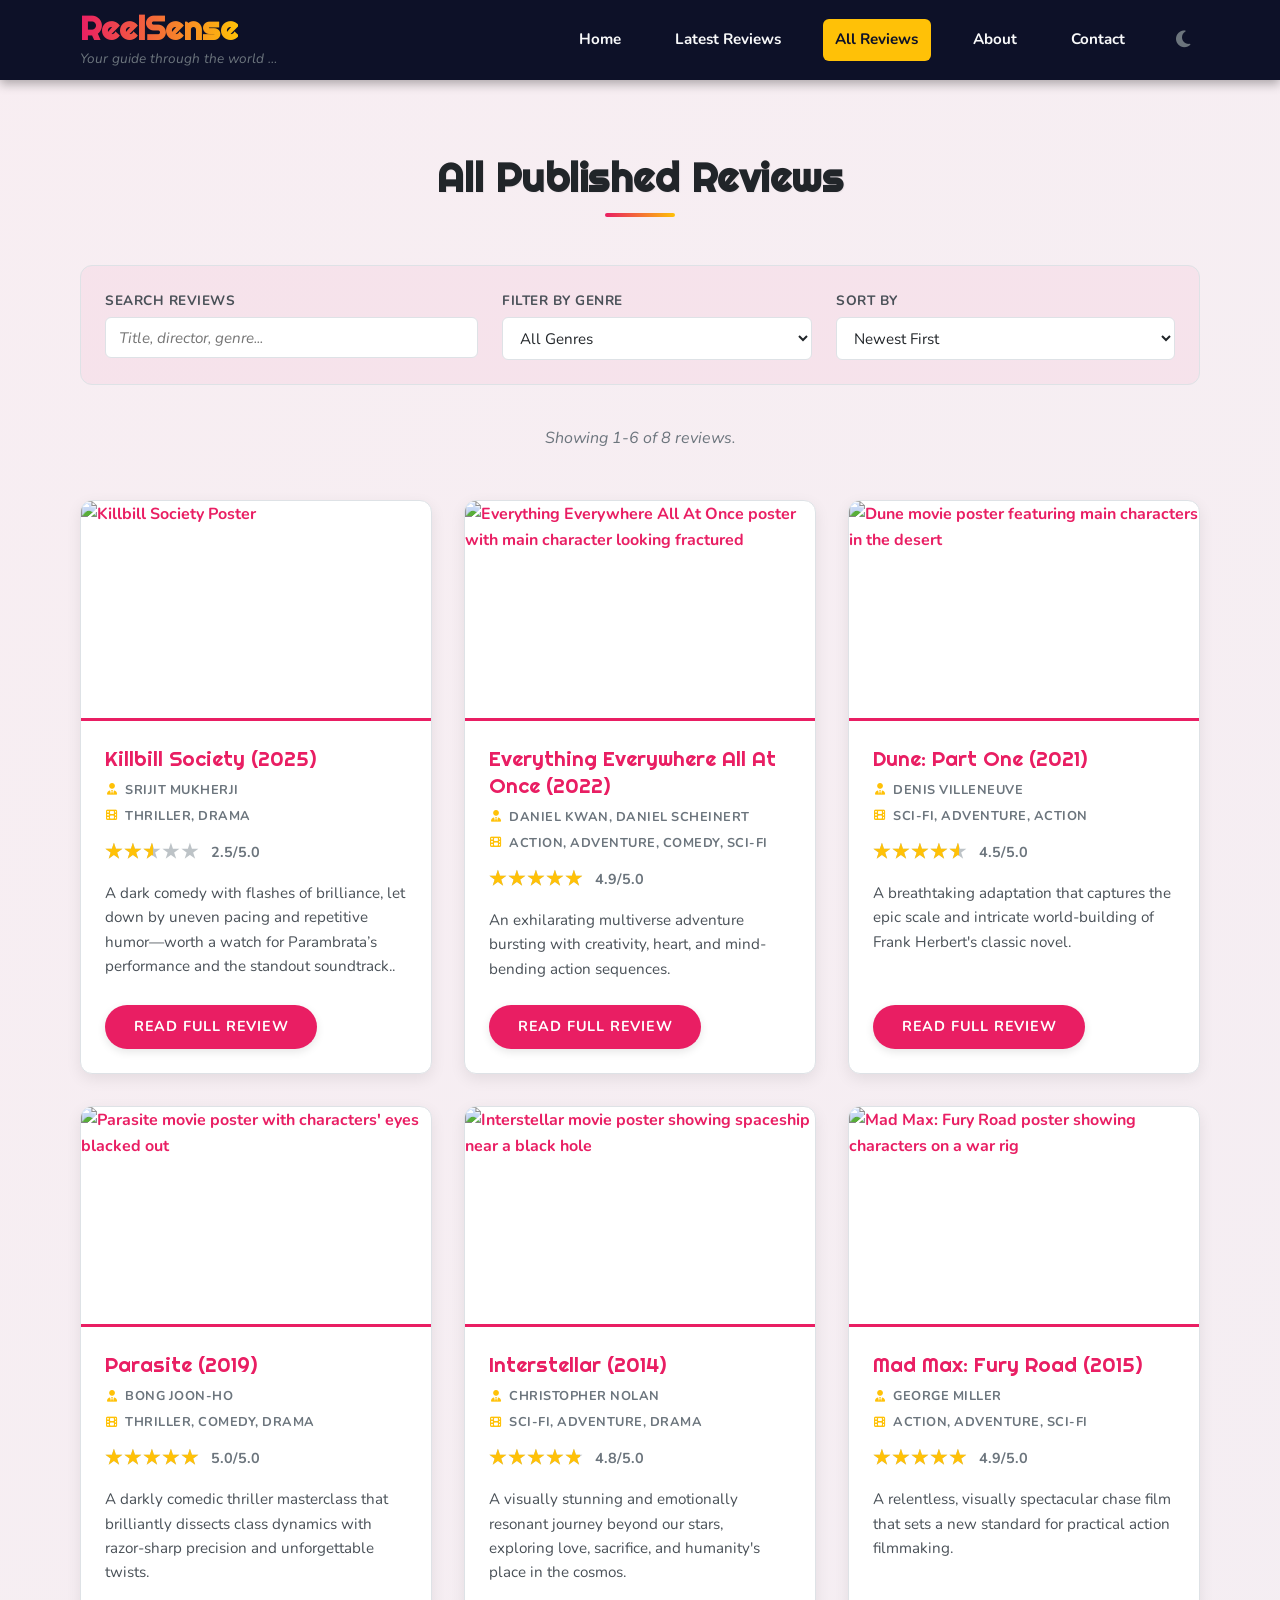
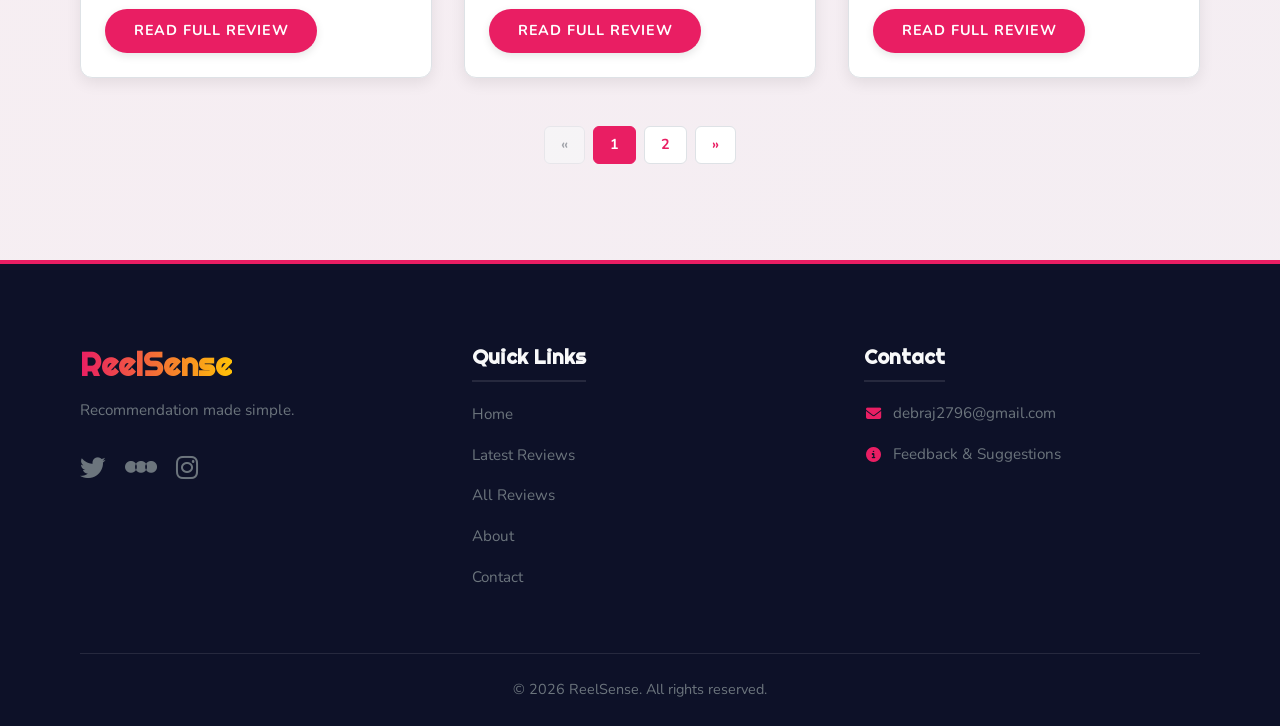
==== all-reviews.html @ 946342a1 "Add files via upload" ====
<!DOCTYPE html>
<html lang="en">
<head>
    <meta charset="UTF-8">
    <meta name="viewport" content="width=device-width, initial-scale=1.0">
    <title>All Movie Reviews | ReelSense</title>
    <meta name="description" content="Browse all movie reviews and film critiques published on ReelSense. Find honest opinions and discover new films.">

    <!-- Meta Tags - *** USE ABSOLUTE URLS - REPLACE PLACEHOLDERS *** -->
    <meta property="og:title" content="All Movie Reviews | ReelSense">
    <meta property="og:description" content="Explore the complete archive of movie reviews from ReelSense.">
    <meta property="og:image" content="reelsense.netlify.app/images/og-reelsense-all.jpg"> <!-- *** REPLACE *** -->
    <meta property="og:url" content="reelsense.netlify.app/all-reviews.html"> <!-- *** REPLACE *** -->
    <meta property="og:type" content="website">
    <meta name="twitter:card" content="summary_large_image">
    <meta name="twitter:title" content="All Movie Reviews | ReelSense">
    <meta name="twitter:description" content="Explore the complete archive of movie reviews from ReelSense.">
    <meta name="twitter:image" content="reelsense.netlify.app/images/twitter-reelsense-all.jpg"> <!-- *** REPLACE *** -->

    <!-- Shared Stylesheets -->
    <link rel="stylesheet" href="styles.css">

    <!-- External CDN / Fonts -->
    <link rel="stylesheet" href="https://cdnjs.cloudflare.com/ajax/libs/font-awesome/6.4.0/css/all.min.css" integrity="sha512-iecdLmaskl7CVkqkXNQ/ZH/XLlvWZOJyj7Yy7tcenmpD1ypASozpmT/E0iPtmFIB46ZmdtAc9eNBvH0H/ZpiBw==" crossorigin="anonymous" referrerpolicy="no-referrer" />
    <link href="https://fonts.googleapis.com/css2?family=Nunito:wght@400;700;800&family=Righteous&display=swap" rel="stylesheet">

    <!-- PWA / Theme / Favicon -->
    <meta name="theme-color" content="#E91E63">
    <link rel="icon" href="favicon.ico" sizes="any"> <!-- *** REPLACE *** -->
    <link rel="apple-touch-icon" href="apple-touch-icon.png"> <!-- *** REPLACE *** -->
    <!-- <link rel="manifest" href="manifest.json"> -->

    <!-- Google Analytics (GA4) - *** REPLACE GA_MEASUREMENT_ID *** -->
    <!-- Google tag (gtag.js) -->
<script async src="https://www.googletagmanager.com/gtag/js?id=G-9LX80PCWTJ"></script>
<script>
  window.dataLayer = window.dataLayer || [];
  function gtag(){dataLayer.push(arguments);}
  gtag('js', new Date());

  gtag('config', 'G-9LX80PCWTJ');
</script>

    <!-- ItemList Schema injected by script.js -->

</head>
<body>
    <header>
         <div class="container">
            <div class="header-content">
                <div class="logo">
                    <a href="index.html" aria-label="ReelSense Home"><h1>ReelSense</h1></a>
                    <p class="tagline">Your guide through the world of cinema.</p>
                </div>
                <button type="button" class="mobile-menu-toggle" aria-label="Toggle Menu" aria-expanded="false" aria-controls="main-nav-list">
                    <i class="fas fa-bars" aria-hidden="true"></i>
                    <i class="fas fa-times" aria-hidden="true"></i>
                </button>
                <nav class="main-nav" id="main-nav">
                    <ul id="main-nav-list">
                        <li><a href="index.html#home" class="nav-link">Home</a></li>
                        <li><a href="index.html#reviews" class="nav-link">Latest Reviews</a></li>
                        <li><a href="all-reviews.html" class="nav-link active">All Reviews</a></li>
                        <li><a href="index.html#about" class="nav-link">About</a></li>
                        <li><a href="index.html#contact" class="nav-link">Contact</a></li>
                        <li>
                            <button type="button" id="theme-switcher" aria-label="Switch Theme">
                                <i class="fas fa-moon" aria-hidden="true"></i>
                                <i class="fas fa-sun" aria-hidden="true"></i>
                            </button>
                        </li>
                    </ul>
                </nav>
            </div>
        </div>
    </header>

    <main>
        <section class="reviews-section all-reviews-page" id="all-reviews">
             <div class="container">
                 <h2 class="section-title">All Published Reviews</h2>

                 <!-- Filter and Sort Controls -->
                 <div class="filter-controls" id="filter-controls">
                     <div class="filter-group">
                         <label for="filter-search-input">Search Reviews</label>
                         <input type="search" id="filter-search-input" placeholder="Title, director, genre...">
                     </div>
                     <div class="filter-group">
                         <label for="genre-filter">Filter by Genre</label>
                         <select id="genre-filter">
                             <option value="all">All Genres</option>
                             <!-- JS will populate other genres -->
                         </select>
                     </div>
                     <div class="filter-group">
                         <label for="sort-select">Sort By</label>
                         <select id="sort-select">
                             <option value="newest">Newest First</option>
                             <option value="rating_high">Rating (High to Low)</option>
                             <option value="rating_low">Rating (Low to High)</option>
                             <option value="title_az">Title (A-Z)</option>
                             <option value="title_za">Title (Z-A)</option>
                             <option value="year_new">Year (Newest)</option>
                             <option value="year_old">Year (Oldest)</option>
                         </select>
                     </div>
                 </div>

                 <div id="reviews-status" class="reviews-status" aria-live="polite"></div>

                 <!-- Skeleton Loader Container -->
                 <div class="skeleton-container" id="skeleton-container" aria-hidden="true">
                     <!-- JS will populate skeletons -->
                 </div>

                 <!-- Reviews Grid -->
                 <div class="reviews-grid" id="reviews-grid" style="display: none;"> <!-- Start hidden -->
                     <!-- JS populates this -->
                 </div>

                 <!-- Pagination Container -->
                 <div class="pagination-container" id="pagination-container">
                    <!-- JS populates pagination -->
                 </div>
             </div>
        </section>
    </main>

    <footer>
       <div class="container">
             <div class="footer-content">
                 <div class="footer-brand">
                      <a href="index.html" aria-label="ReelSense Home"><h3>ReelSense</h3></a>
                      <p>Recommendation made simple.</p>
                      <div class="social-links">
                         <a href="#" aria-label="Visit ReelSense on Twitter" rel="noopener noreferrer" target="_blank"><i class="fab fa-twitter" aria-hidden="true"></i></a> <!-- *** REPLACE *** -->
                         <a href="#" aria-label="Visit ReelSense on Letterboxd" rel="noopener noreferrer" target="_blank"><i class="fa-brands fa-letterboxd" aria-hidden="true"></i></a> <!-- *** REPLACE *** -->
                         <a href="#" aria-label="Visit ReelSense on Instagram" rel="noopener noreferrer" target="_blank"><i class="fab fa-instagram" aria-hidden="true"></i></a> <!-- *** REPLACE *** -->
                      </div>
                  </div>
                  <div class="footer-links">
                      <h4>Quick Links</h4>
                      <ul>
                          <li><a href="index.html#home">Home</a></li>
                          <li><a href="index.html#reviews">Latest Reviews</a></li>
                          <li><a href="all-reviews.html">All Reviews</a></li>
                          <li><a href="index.html#about">About</a></li>
                          <li><a href="index.html#contact">Contact</a></li>
                      </ul>
                  </div>
                  <div class="footer-contact">
                      <h4>Contact</h4>
                      <ul>
                         <li><a href="mailto:debraj2796@gmail.com"><i class="fas fa-envelope" aria-hidden="true"></i> debraj2796@gmail.com</a></li> <!-- *** REPLACE *** -->
                         <li><a href="index.html#contact"><i class="fas fa-info-circle" aria-hidden="true"></i> Feedback & Suggestions</a></li>
                      </ul>
                  </div>
             </div>
             <div class="footer-bottom">
                  <p>© <span id="current-year"></span> ReelSense. All rights reserved.</p>
             </div>
         </div>
    </footer>

    <!-- Back to Top Button -->
    <button type="button" id="back-to-top" class="back-to-top" title="Back to Top" aria-label="Scroll back to top">
        <i class="fas fa-arrow-up" aria-hidden="true"></i>
    </button>

    <!-- Load scripts DEFERRED -->
    <!-- reviews-data.js removed -->
    <script src="script.js" defer></script>

     <!-- Service Worker Registration -->
     <script>
         if ('serviceWorker' in navigator && (window.location.protocol === 'https:' || ['localhost', '127.0.0.1'].includes(window.location.hostname))) {
             window.addEventListener('load', () => {
                 navigator.serviceWorker.register('/sw.js')
                     .then(registration => console.log(`[ReelSense SW] Registration successful, scope: ${registration.scope}`))
                     .catch(error => console.error('[ReelSense SW] Registration failed:', error));
             });
         } else if ('serviceWorker' in navigator) {
             console.warn('[ReelSense SW] Not registered: Requires HTTPS or localhost.');
         }
     </script>
</body>
</html>
---- styles.css ----
/* --- :root and Dark Theme --- */
:root {
    /* Palette */
    --primary-color: #E91E63; /* Vibrant Magenta */
    --primary-hover: #C2185B; /* Darker Magenta */
    --primary-color-rgb: 233, 30, 99;
    --primary-light-tint: rgba(233, 30, 99, 0.03);
    --primary-bg-gradient: linear-gradient(135deg, rgba(233, 30, 99, 0.02), rgba(26, 35, 126, 0.02));
    --secondary-color: #FFC107; /* Bright Gold/Yellow */
    --secondary-hover: #FFA000; /* Darker Gold */
    --dark-color: #1A237E; /* Deep Indigo/Navy */
    --darker-color: #0D1128; /* Very Dark Blue/Almost Black */
    --light-color: #F8F9FA; /* Off-white */
    --lighter-color: #FFFFFF; /* Pure White */
    --card-bg: var(--lighter-color);
    --text-dark: #212529;
    --text-light: #F8F9FA;
    --text-medium: #495057;
    --text-muted: #6c757d;
    --success-color: #28a745;
    --success-bg: rgba(40, 167, 69, 0.1);
    --error-color: #dc3545;
    --error-bg: rgba(220, 53, 69, 0.15);
    --border-color: #dee2e6;
    --transition: all 0.3s ease-out;
    --shadow: 0 5px 15px rgba(0, 0, 0, 0.08);
    --shadow-hover: 0 8px 25px rgba(0, 0, 0, 0.12);
    --shadow-glow: 0 0 15px rgba(var(--primary-color-rgb), 0.3);
    --border-radius: 12px;
    --card-border: 1px solid var(--border-color);

    /* Star Rating Colors */
    --star-filled: var(--secondary-color);
    --star-empty: #bdc3c7;

    /* Header Height */
    --header-height: 80px;

    /* Footer Specific Vars - Define here to avoid errors */
    --footer-bg: var(--darker-color);
    --footer-text: var(--text-muted);
    --footer-heading: var(--text-light);
    --footer-link-hover: var(--secondary-color);
    --footer-border: rgba(255, 255, 255, 0.1);
}

[data-theme="dark"] {
    --primary-color: #EC407A;
    --primary-hover: #F06292;
    --primary-color-rgb: 236, 64, 122;
    --primary-light-tint: rgba(236, 64, 122, 0.05);
    --primary-bg-gradient: linear-gradient(135deg, rgba(236, 64, 122, 0.03), rgba(13, 17, 40, 0.05));
    --secondary-color: #FFCA28;
    --secondary-hover: #FFB300;
    --dark-color: #0D1128;
    --darker-color: #00001A;
    --light-color: #1A237E; /* Background becomes darker */
    --lighter-color: #283593; /* Slightly lighter bg/element color */
    --card-bg: var(--light-color); /* Use light-color for card background */
    --text-dark: #E8EAF6; /* Main text lighter */
    --text-light: #F8F9FA; /* Very light text (e.g., headers) */
    --text-medium: #C5CAE9; /* Slightly darker text */
    --text-muted: #9FA8DA; /* Muted text */
    --success-color: #4CAF50;
    --success-bg: rgba(76, 175, 80, 0.15);
    --error-color: #F44336;
    --error-bg: rgba(244, 67, 54, 0.15);
    --border-color: #3F51B5; /* Use a visible border color */
    --shadow: 0 6px 20px rgba(0, 0, 0, 0.3);
    --shadow-hover: 0 10px 30px rgba(0, 0, 0, 0.4);
    --shadow-glow: 0 0 18px rgba(var(--primary-color-rgb), 0.4);
    --star-empty: #5C6BC0;
    --card-border: 1px solid var(--border-color);
    scrollbar-color: var(--text-muted) var(--darker-color);

    /* Dark Mode Footer Specific Vars */
    --footer-bg: var(--darker-color);
    --footer-text: var(--text-muted);
    --footer-heading: var(--text-light);
    --footer-link-hover: var(--secondary-color);
    --footer-border: rgba(255, 255, 255, 0.1);
}
/* Webkit Scrollbars */
::-webkit-scrollbar { width: 10px; height: 10px; background-color: var(--lighter-color); }
::-webkit-scrollbar-thumb { background-color: var(--text-muted); border-radius: 5px; border: 2px solid var(--lighter-color); }
::-webkit-scrollbar-thumb:hover { background-color: var(--primary-color); }
[data-theme="dark"] ::-webkit-scrollbar { background-color: var(--darker-color); }
[data-theme="dark"] ::-webkit-scrollbar-thumb { background-color: var(--text-muted); border-color: var(--darker-color); }
[data-theme="dark"] ::-webkit-scrollbar-thumb:hover { background-color: var(--primary-color); }


/* --- Base Styles --- */
*, *::before, *::after { margin: 0; padding: 0; box-sizing: border-box; }
html { scroll-behavior: smooth; font-size: 100%; }
body {
    font-family: 'Nunito', sans-serif;
    background: var(--light-color) var(--primary-bg-gradient);
    color: var(--text-dark);
    transition: background-color 0.3s ease, color 0.3s ease;
    line-height: 1.65;
    font-size: 1rem;
    font-weight: 400;
    -webkit-font-smoothing: antialiased;
    -moz-osx-font-smoothing: grayscale;
    min-height: 100vh;
    display: flex;
    flex-direction: column;
    padding-top: var(--header-height); /* Apply padding to body for fixed header */
}
[data-theme="dark"] body { background: var(--dark-color) var(--primary-bg-gradient); }
.container { width: 90%; max-width: 1200px; margin: 0 auto; padding: 0 1rem; }
img { max-width: 100%; height: auto; display: block; vertical-align: middle; border-radius: calc(var(--border-radius) / 2); }
a { color: var(--primary-color); text-decoration: none; transition: var(--transition); font-weight: 700; }
a:hover, a:focus-visible { color: var(--primary-hover); text-decoration: underline; }

main {
    flex-grow: 1;
    /* No padding needed here if body has it */
}
h1, h2, h3, h4, h5, h6 { line-height: 1.3; }

/* --- Accessibility & Utilities --- */
.visually-hidden { position: absolute !important; width: 1px !important; height: 1px !important; margin: -1px !important; padding: 0 !important; overflow: hidden !important; clip: rect(0, 0, 0, 0) !important; border: 0 !important; white-space: nowrap !important; }
.hidden { display: none !important; }
:focus { outline: none; }
:focus-visible { outline: 3px solid var(--secondary-color); outline-offset: 2px; box-shadow: 0 0 0 4px rgba(var(--secondary-color), 0.3); border-radius: 4px; transition: outline 0.1s ease, box-shadow 0.1s ease, outline-offset 0.1s ease; }
input:focus-visible, textarea:focus-visible, button:focus-visible, select:focus-visible { border-color: var(--primary-color); box-shadow: 0 0 0 3px rgba(var(--primary-color-rgb), 0.2); outline: none; }
.review-card a:focus-visible { outline: none; }
.review-card:focus-within { outline: 3px solid var(--secondary-color); outline-offset: 3px; box-shadow: var(--shadow-hover), 0 0 0 4px rgba(var(--secondary-color), 0.3), 0 0 12px rgba(var(--primary-color-rgb), 0.2); border-color: transparent; z-index: 3; }

/* --- Header & Navigation --- */
header {
    background-color: var(--darker-color);
    color: var(--text-light);
    padding: 0;
    position: fixed; /* Use fixed */
    top: 0;
    left: 0;
    width: 100%;
    z-index: 1000;
    box-shadow: 0 4px 10px rgba(0,0,0,0.3);
    height: var(--header-height);
    display: flex;
    align-items: center;
    flex-shrink: 0;
}
/* Center content within fixed header */
header .container {
     width: 90%;
     max-width: 1200px;
     margin: 0 auto;
     padding: 0 1rem;
}
.header-content { display: flex; justify-content: space-between; align-items: center; flex-wrap: nowrap; gap: 1rem; width: 100%; }
.logo a, .footer-brand a { text-decoration: none; }
.logo h1 { font-family: 'Righteous', cursive; font-size: clamp(1.6rem, 4vw, 2.1rem); margin-bottom: 0; background: linear-gradient(90deg, var(--primary-color), var(--secondary-color)); -webkit-background-clip: text; background-clip: text; color: transparent; line-height: 1.1; display: inline-block; transition: var(--transition); }
.logo a:hover h1 { filter: brightness(1.15); transform: scale(1.03); }
.tagline { font-size: clamp(0.75rem, 2vw, 0.85rem); color: var(--text-muted); font-weight: 400; margin-top: 0; font-style: italic; white-space: nowrap; overflow: hidden; text-overflow: ellipsis; max-width: 200px; }
.main-nav ul { display: flex; list-style: none; gap: clamp(0.8rem, 3vw, 1.8rem); align-items: center; flex-wrap: nowrap; margin: 0; padding: 0; }
.main-nav ul li { display: flex; align-items: center; }
.main-nav ul li a.nav-link { color: var(--text-light); text-decoration: none; font-weight: 700; transition: color 0.3s ease-out, background-color 0.3s ease-out; padding: 0.5rem 0.8rem; position: relative; border-radius: 6px; font-size: 0.95rem; white-space: nowrap; }
.main-nav ul li a.nav-link:hover, .main-nav ul li a.nav-link:focus-visible, .main-nav ul li a.nav-link.active { color: var(--darker-color); background-color: var(--secondary-color); text-decoration: none; }
.main-nav ul li a.nav-link::after { display: none; }
#theme-switcher { background: none; border: none; color: var(--text-muted); font-size: 1.2rem; cursor: pointer; padding: 0.6rem; transition: var(--transition); line-height: 1; border-radius: 50%; display: flex; align-items: center; justify-content: center; }
#theme-switcher i { transition: transform 0.3s ease-out; }
#theme-switcher .fa-sun { display: none; }
#theme-switcher:hover, #theme-switcher:focus-visible { color: var(--secondary-color); background-color: rgba(255, 255, 255, 0.08); }
#theme-switcher:hover .fa-moon, #theme-switcher:focus-visible .fa-moon { transform: rotate(15deg); }
#theme-switcher:hover .fa-sun, #theme-switcher:focus-visible .fa-sun { transform: rotate(15deg); }
/* Mobile Menu */
.mobile-menu-toggle { display: none; background: none; border: none; color: var(--text-light); font-size: 1.6rem; cursor: pointer; padding: 0.5rem; line-height: 1; border-radius: 8px; transition: var(--transition); z-index: 1010; position: relative; width: 40px; height: 40px; }
.mobile-menu-toggle i { position: absolute; top: 50%; left: 50%; transform: translate(-50%, -50%); transition: opacity 0.3s ease, transform 0.3s ease; }
.mobile-menu-toggle .fa-times { opacity: 0; transform: translate(-50%, -50%) rotate(-45deg); }
.mobile-menu-toggle[aria-expanded="true"] .fa-bars { opacity: 0; transform: translate(-50%, -50%) rotate(45deg); }
.mobile-menu-toggle[aria-expanded="true"] .fa-times { opacity: 1; transform: translate(-50%, -50%) rotate(0deg); }
.mobile-menu-toggle:hover, .mobile-menu-toggle:focus-visible { color: var(--secondary-color); background-color: rgba(255, 255, 255, 0.08); }
/* Mobile Nav Panel */
.main-nav { /* Default desktop state */ }
@media (max-width: 768px) {
    .main-nav { display: none; position: fixed; /* Fixed for mobile dropdown */ top: var(--header-height); left: 0; width: 100%; background-color: var(--darker-color); box-shadow: 0 8px 10px rgba(0,0,0,0.3); padding: 1rem 0; border-top: 1px solid var(--primary-color); z-index: 999; max-height: calc(100vh - var(--header-height)); overflow-y: auto; }
    .main-nav.active { display: block; }
    .main-nav ul { flex-direction: column; align-items: center; gap: 0.5rem; width: 100%; }
    .main-nav ul li { width: 100%; text-align: center; }
    .main-nav ul li a.nav-link { display: block; padding: 1rem; border-radius: 0; width: 100%; }
     .main-nav ul li a.nav-link:hover, .main-nav ul li a.nav-link:focus-visible, .main-nav ul li a.nav-link.active { background-color: rgba(var(--secondary-color), 0.2); color: var(--secondary-color); }
    #theme-switcher { margin-top: 0.5rem; }
    .mobile-menu-toggle { display: flex; align-items: center; justify-content: center; }
}

/* --- Hero Section & Search --- */
.hero { background: linear-gradient(rgba(13, 17, 40, 0.8), rgba(13, 17, 40, 0.9)), url('https://images.unsplash.com/photo-1485846234645-a62644f84728?ixlib=rb-4.0.3&ixid=M3wxMjA3fDB8MHxwaG90by1wYWdlfHx8fGVufDB8fHx8fA%3D%3D&auto=format&fit=crop&w=1459&q=80') no-repeat center center/cover; background-attachment: scroll; /* Use scroll with fixed header */ color: white; padding: clamp(5rem, 15vh, 8rem) 0; text-align: center; display: flex; flex-direction: column; align-items: center; justify-content: center; border-bottom: 4px solid var(--primary-color); overflow: hidden; }
.hero .container { max-width: 850px; display: flex; flex-direction: column; align-items: center; }
.hero h2 { font-family: 'Righteous', cursive; font-size: clamp(2.5rem, 6vw, 3.5rem); margin-bottom: 1rem; font-weight: 700; text-shadow: 1px 1px 4px rgba(0,0,0,0.7); letter-spacing: 0.5px; opacity: 0; animation: fadeInText 0.8s 0.3s ease-out forwards; }
.hero p { font-size: clamp(1.1rem, 3vw, 1.3rem); text-shadow: 1px 1px 3px rgba(0,0,0,0.7); margin-bottom: 2.5rem; max-width: 600px; font-weight: 400; opacity: 0; animation: fadeInText 0.8s 0.5s ease-out forwards; }
.hero-search-form { display: flex; width: 100%; max-width: 550px; margin-top: 1.5rem; background-color: rgba(0, 0, 0, 0.5); backdrop-filter: blur(5px); border-radius: 50px; overflow: hidden; border: 1px solid rgba(255, 255, 255, 0.2); box-shadow: 0 4px 10px rgba(0,0,0,0.25); transition: var(--transition); opacity: 0; animation: fadeInText 0.8s 0.7s ease-out forwards; }
.hero-search-form:focus-within { box-shadow: 0 6px 15px rgba(0,0,0,0.3), var(--shadow-glow); border-color: rgba(255, 255, 255, 0.4); }
#search-input { flex-grow: 1; padding: 0.9rem 1.5rem; border: none; font-size: 1rem; background-color: transparent; color: var(--text-light); outline: none; font-family: 'Nunito', sans-serif; font-weight: 400; }
#search-input::placeholder { color: rgba(255, 255, 255, 0.6); font-weight: 400; }
#search-input::-webkit-search-cancel-button { cursor: pointer; filter: brightness(0) invert(1); }
#search-button { padding: 0.9rem 1.5rem; border: none; background-color: var(--primary-color); color: white; cursor: pointer; transition: background-color 0.3s ease-out; font-size: 1.1rem; line-height: 1; border-left: 1px solid rgba(255, 255, 255, 0.2); }
#search-button:hover, #search-button:focus-visible { background-color: var(--primary-hover); }
#search-button:active { transform: scale(0.96); filter: brightness(0.9); }
@keyframes fadeInText { from { opacity: 0; transform: translateY(10px); } to { opacity: 1; transform: translateY(0); } }

/* --- General Sections --- */
.reviews-section, .about-section, .contact-section, .full-review-container {
    padding-top: clamp(3rem, 6vw, 4.5rem);
    padding-bottom: clamp(4rem, 9vw, 6rem);
}
.reviews-section { background-color: var(--primary-light-tint); }
.about-section { background-color: var(--lighter-color); }
.contact-section { background-color: var(--primary-light-tint); }
[data-theme="dark"] .reviews-section, [data-theme="dark"] .contact-section { background-color: var(--darker-color); }
[data-theme="dark"] .about-section { background-color: var(--dark-color); }
.section-title { text-align: center; font-family: 'Righteous', cursive; font-size: clamp(2rem, 5vw, 2.5rem); margin-bottom: 3rem; font-weight: 700; position: relative; padding-bottom: 0.8rem; color: var(--text-dark); letter-spacing: 0.5px; text-shadow: 1px 1px 1px rgba(0,0,0,0.05); }
[data-theme="dark"] .section-title { text-shadow: none; }
.section-title::after { content: ''; position: absolute; bottom: 0; left: 50%; transform: translateX(-50%); width: 70px; height: 4px; background: linear-gradient(90deg, var(--primary-color), var(--secondary-color)); border-radius: 2px; }
.contact-intro { text-align: center; max-width: 550px; margin: -1.5rem auto 2.5rem; font-size: 1.05rem; color: var(--text-muted); }

/* --- Reviews Grid & Cards --- */
.reviews-status { text-align: center; margin-bottom: 2rem; font-style: italic; color: var(--text-muted); min-height: 1.5em; font-size: 1rem; padding: 0 1rem; }
.reviews-status.error { color: var(--error-color); font-weight: 700; font-style: normal; background-color: var(--error-bg); padding: 0.5rem 1rem; border-radius: 4px; display: inline-block; }
.reviews-grid { display: grid; grid-template-columns: repeat(auto-fit, minmax(min(100% - 2rem, 320px), 1fr)); gap: 2rem; width: 100%; min-height: 50px; padding-top: 1rem; }
.reviews-grid:empty + .reviews-status::before { content: "No reviews found matching your criteria. "; font-weight: bold; }
.reviews-grid > p { grid-column: 1 / -1; text-align: center; font-style: italic; color: var(--text-muted); padding: 2rem 0; }
.review-card { background: var(--card-bg); border-radius: var(--border-radius); overflow: hidden; box-shadow: var(--shadow); transition: transform 0.3s ease-out, box-shadow 0.3s ease-out, border-color 0.3s ease-out; display: flex; flex-direction: column; border: var(--card-border); opacity: 0; animation: cardFadeIn 0.5s ease-out forwards; position: relative; z-index: 1; }
@keyframes cardFadeIn { from { opacity: 0; transform: translateY(15px); } to { opacity: 1; transform: translateY(0); } }
.review-card:hover { transform: translateY(-8px) scale(1.01); box-shadow: var(--shadow-hover), 0 0 10px rgba(var(--primary-color-rgb), 0.1); border-color: var(--primary-color); z-index: 2; }
.review-card .card-link-wrapper { display: block; position: relative; overflow: hidden; }
.review-card img { width: 100%; height: 220px; object-fit: cover; border-bottom: 3px solid var(--primary-color); transition: transform 0.35s ease-out, filter 0.35s ease-out; border-radius: calc(var(--border-radius) / 2) calc(var(--border-radius) / 2) 0 0; filter: saturate(1); }
.review-card:hover img { transform: scale(1.06); filter: saturate(1.15) brightness(1.05); }
.review-content { padding: 1.5rem; flex-grow: 1; display: flex; flex-direction: column; }
.review-content h3 { margin-bottom: 0.5rem; font-size: 1.3rem; line-height: 1.3; font-family: 'Righteous', cursive; }
.review-content h3 a { color: var(--primary-color); text-decoration: none; font-weight: normal; transition: color 0.3s ease-out; }
.review-content h3 a:hover, .review-content h3 a:focus-visible { color: var(--primary-hover); text-decoration: underline; }
.review-meta { font-size: 0.8rem; color: var(--text-muted); margin-bottom: 1rem; display: flex; flex-direction: column; gap: 0.3rem; align-items: flex-start; font-weight: 700; text-transform: uppercase; letter-spacing: 0.5px; }
.review-meta span { display: inline-flex; align-items: center; gap: 0.4rem; }
.review-meta i { color: var(--secondary-color); font-size: 0.9em; width: 1.2em; text-align: center; }
.rating { margin-bottom: 1.2rem; font-size: 1rem; line-height: 1; display: flex; align-items: center; gap: 0.5rem; font-weight: 800; }
.rating .stars { font-size: 1.2rem; color: var(--star-empty); letter-spacing: 2px; display: inline-block; position: relative; white-space: nowrap; line-height: 1; }
.rating .stars::before { content: '★★★★★'; }
.rating .stars::after { content: '★★★★★'; color: var(--star-filled); position: absolute; left: 0; top: 0; width: var(--rating-percent, 0%); overflow: hidden; white-space: nowrap; }
.rating .rating-value { font-size: 0.9rem; color: var(--text-muted); font-weight: 700; padding-left: 0.2rem; }
.review-content p { margin-bottom: 1.5rem; flex-grow: 1; font-size: 0.95rem; line-height: 1.6; color: var(--text-medium); }
.view-all-container { text-align: center; margin-top: 3rem; padding-bottom: 1rem; }

/* --- Shared Button Style --- */
.btn { display: inline-block; padding: 0.7rem 1.8rem; background-color: var(--primary-color); color: var(--lighter-color) !important; text-decoration: none; border-radius: 50px; transition: var(--transition); border: none; cursor: pointer; font-weight: 700; text-align: center; align-self: flex-start; box-shadow: 0 3px 8px rgba(0,0,0,0.1); font-size: 0.9rem; line-height: 1.5; text-transform: uppercase; letter-spacing: 0.8px; }
.review-card .btn { margin-top: auto; }
#view-all-btn { padding: 0.8rem 2.2rem; font-size: 1rem; }
.btn:hover, .btn:focus-visible { background-color: var(--primary-hover); box-shadow: 0 5px 12px rgba(var(--primary-color-rgb), 0.3), 0 2px 5px rgba(0,0,0,0.1); transform: translateY(-3px); color: var(--lighter-color) !important; text-decoration: none; }
.btn:active { transform: translateY(-1px); box-shadow: 0 1px 4px rgba(0,0,0,0.15); filter: brightness(0.95); }

/* --- About Section --- */
.about-section .container { display: grid; grid-template-columns: 1fr; gap: 3rem; align-items: center; }
@media (min-width: 768px) { .about-section .container { grid-template-columns: 1fr 1fr; gap: 4rem; } .about-image { grid-row: 1; } }
.about-content h2 { text-align: left; }
.about-content h2::after { left: 0; transform: translateX(0); }
.about-content p { font-size: 1.05rem; color: var(--text-medium); margin-bottom: 1.5rem; }
.about-image img { border-radius: var(--border-radius); box-shadow: var(--shadow); transition: transform 0.3s ease, box-shadow 0.3s ease; aspect-ratio: 16 / 10; object-fit: cover; }
.about-image img:hover { transform: scale(1.03); box-shadow: var(--shadow-hover); }

/* --- Contact Form --- */
#contact-form { max-width: 650px; margin: 0 auto; background-color: var(--card-bg); padding: clamp(1.5rem, 5vw, 2.5rem); border-radius: var(--border-radius); box-shadow: var(--shadow); border: var(--card-border); }
.form-group { margin-bottom: 1.5rem; }
.form-group label { display: block; margin-bottom: 0.6rem; font-weight: 700; font-size: 0.9rem; color: var(--text-medium); }
.form-group input[type="text"], .form-group input[type="email"], .form-group textarea { width: 100%; padding: 0.9rem 1.2rem; border: 1px solid var(--border-color); border-radius: 8px; font-size: 1rem; font-family: 'Nunito', sans-serif; background-color: var(--lighter-color); color: var(--text-dark); transition: border-color 0.3s ease, box-shadow 0.3s ease; }
[data-theme="dark"] .form-group input[type="text"], [data-theme="dark"] .form-group input[type="email"], [data-theme="dark"] .form-group textarea { background-color: var(--dark-color); border-color: var(--border-color); color: var(--text-dark); }
[data-theme="dark"] .form-group input::placeholder, [data-theme="dark"] .form-group textarea::placeholder { color: var(--text-muted); }
.form-group input:focus, .form-group textarea:focus { border-color: var(--primary-color); outline: none; }
.form-group textarea { resize: vertical; min-height: 130px; }
#contact-form button[type="submit"] { display: block; margin-left: auto; margin-right: auto; margin-top: 1.5rem; min-width: 180px; }
#form-status { margin-top: 1.5rem; padding: 0.8rem 1.2rem; border-radius: 6px; font-weight: 700; text-align: center; opacity: 0; transition: opacity 0.3s ease-out; font-size: 0.95rem; }
#form-status.sending { background-color: rgba(var(--secondary-color), 0.1); color: var(--secondary-hover); opacity: 1; }
#form-status.success { background-color: var(--success-bg); color: var(--success-color); opacity: 1; }
#form-status.error { background-color: var(--error-bg); color: var(--error-color); opacity: 1; }

/* --- Footer --- */
footer { background-color: var(--footer-bg); color: var(--footer-text); padding: clamp(3rem, 8vw, 5rem) 0 1.5rem; margin-top: auto; border-top: 4px solid var(--primary-color); flex-shrink: 0; }
.footer-content { display: grid; grid-template-columns: repeat(auto-fit, minmax(220px, 1fr)); gap: clamp(2rem, 5vw, 3.5rem); margin-bottom: 3rem; }
.footer-brand h3 { font-family: 'Righteous', cursive; font-size: clamp(1.6rem, 4vw, 2rem); margin-bottom: 0.75rem; background: linear-gradient(90deg, var(--primary-color), var(--secondary-color)); -webkit-background-clip: text; background-clip: text; color: transparent; display: inline-block; }
.footer-brand p { font-size: 0.95rem; margin-bottom: 1.5rem; line-height: 1.7; max-width: 300px; }
.social-links { display: flex; gap: 1.2rem; }
.social-links a { color: var(--footer-text); font-size: 1.6rem; transition: var(--transition); display: inline-block; }
.social-links a:hover, .social-links a:focus-visible { color: var(--footer-link-hover); transform: scale(1.15) translateY(-3px); text-decoration: none; }
.footer-links h4, .footer-contact h4 { color: var(--footer-heading); font-family: 'Righteous', cursive; font-size: 1.25rem; margin-bottom: 1.2rem; position: relative; padding-bottom: 0.6rem; border-bottom: 2px solid var(--footer-border); display: inline-block; }
.footer-links h4::after, .footer-contact h4::after { display: none; }
.footer-links ul, .footer-contact ul { list-style: none; padding: 0; margin: 0; }
.footer-links ul li, .footer-contact ul li { margin-bottom: 0.9rem; }
.footer-links ul li a, .footer-contact ul li a { color: var(--footer-text); text-decoration: none; font-weight: 400; transition: var(--transition); display: inline-flex; align-items: center; gap: 0.6rem; font-size: 0.95rem; }
.footer-links ul li a:hover, .footer-links ul li a:focus-visible, .footer-contact ul li a:hover, .footer-contact ul li a:focus-visible { color: var(--footer-link-hover); text-decoration: none; padding-left: 4px; }
.footer-contact ul li i { width: 1.3em; text-align: center; color: var(--primary-color); font-size: 1em; }
.footer-bottom { text-align: center; margin-top: 3rem; padding-top: 1.5rem; border-top: 1px solid var(--footer-border); font-size: 0.9rem; color: var(--text-muted); }
[data-theme="dark"] .footer-bottom { border-top-color: var(--footer-border); }


/* --- Review Page Specific Styles --- */
.review-post { background: var(--card-bg); padding: clamp(2rem, 5vw, 3rem); border-radius: var(--border-radius); box-shadow: var(--shadow); border: var(--card-border); }
.review-header {
    /* Only contains H1 now */
    text-align: center;
    margin-bottom: 1.5rem; /* Reduced bottom margin */
    padding-bottom: 0; /* Remove padding */
    border-bottom: none; /* Remove border */
    position: relative;
    z-index: 1;
}
.review-header h1 {
    font-family: 'Righteous', cursive;
    font-size: clamp(2.2rem, 6vw, 3rem);
    margin-bottom: 0; /* Remove bottom margin */
    color: var(--primary-color);
}
.review-main-image {
    display: block;
    margin-top: 0; /* Remove top margin, follows header directly */
    margin-bottom: 1.5rem; /* Space before meta info */
    max-width: 750px;
    margin-left: auto;
    margin-right: auto;
    position: relative;
    z-index: 0;
}
.review-main-image img { width: 100%; max-height: 450px; object-fit: cover; border-radius: var(--border-radius); border: 1px solid var(--border-color); }
.review-main-image figcaption { text-align: center; font-size: 0.9rem; color: var(--text-muted); margin-top: 0.8rem; font-style: italic; }

/* Styles for the NEW meta/rating container */
.review-meta-and-rating {
    display: flex;
    flex-direction: column;
    align-items: center;
    gap: 1rem; /* Space between meta and rating */
    margin-bottom: 2.5rem; /* Space before review body */
    margin-top: 1.5rem; /* Space after figcaption */
}
.review-meta-and-rating .movie-meta {
    /* Reuse existing styles, but remove margin */
    display: flex;
    flex-wrap: wrap;
    justify-content: center;
    gap: 0.8rem 1.5rem;
    font-size: 0.9rem;
    color: var(--text-muted);
    margin-bottom: 0; /* Remove bottom margin here */
    font-weight: 700;
}
.review-meta-and-rating .movie-meta span { display: inline-flex; align-items: center; gap: 0.5rem; }
.review-meta-and-rating .movie-meta i { color: var(--secondary-color); }
.review-meta-and-rating .rating {
    /* Reuse existing styles, ensure centering */
    display: flex;
    justify-content: center;
    align-items: center;
    gap: 0.5rem;
    font-size: 1.1rem;
    margin-bottom: 0; /* Remove bottom margin */
}
.review-meta-and-rating .rating .stars-direct { font-size: 1.4rem; color: var(--star-filled); letter-spacing: 3px; line-height: 1; }
.review-meta-and-rating .rating .stars-direct .far { color: var(--star-empty); }
.review-meta-and-rating .rating .rating-value { font-weight: 800; font-size: 1rem; line-height: 1; }
/* End of NEW container styles */

.review-body { font-size: 1.05rem; line-height: 1.7; color: var(--text-medium); clear: both; padding-top: 0; /* Adjust padding if needed */ }
.review-body h2 { font-family: 'Righteous', cursive; font-size: 1.8rem; margin-top: 2.5rem; margin-bottom: 1rem; color: var(--text-dark); position: relative; padding-bottom: 0.5rem; }
.review-body h2::after { content: ''; position: absolute; bottom: 0; left: 0; width: 50px; height: 3px; background: var(--primary-color); border-radius: 1.5px; }
.review-body p { margin-bottom: 1.6rem; }
.review-body strong { color: var(--text-dark); font-weight: 800; }
.review-body blockquote { border-left: 4px solid var(--primary-color); margin: 2rem 0; padding: 1rem 1.5rem; background-color: var(--primary-light-tint); border-radius: 0 var(--border-radius) var(--border-radius) 0; font-style: italic; font-size: 1.1rem; color: var(--text-dark); }
[data-theme="dark"] .review-body blockquote { background-color: rgba(var(--primary-color-rgb), 0.1); }
.review-body ul { list-style: disc; margin: 1.5rem 0 2rem 1.5rem; padding-left: 1rem; }
.review-body ul li { margin-bottom: 0.8rem; }
.review-body ul li .rating-inline { display: inline-block; margin-right: 0.5rem; line-height: 1; }
.review-body ul li .rating-inline i { font-size: 0.9em; }
.review-body ul li .rating-inline .fa-star, .review-body ul li .rating-inline .fa-star-half-alt { color: var(--star-filled); }
.review-body ul li .rating-inline .far.fa-star { color: var(--star-empty); }
.review-body ul li strong { font-weight: 700; }
.review-footer { margin-top: 3rem; text-align: center; }
.review-footer .btn { font-size: 1rem; padding: 0.8rem 2rem; }
.share-buttons { margin-top: 2rem; text-align: center; border-top: 1px solid var(--border-color); padding-top: 1.5rem; }
.share-buttons p { margin-bottom: 1rem; font-weight: 700;}
.share-buttons a { margin: 0 0.5rem; font-size: 1.5rem; color: var(--text-muted); }
.share-buttons a:hover { color: var(--primary-color); }
.related-reviews { margin-top: 3rem; border-top: 1px solid var(--border-color); padding-top: 2rem; }
.related-reviews h3 { text-align: center; font-family: 'Righteous', cursive; margin-bottom: 2rem; }
.related-reviews .reviews-grid { grid-template-columns: repeat(auto-fit, minmax(min(100% - 2rem, 280px), 1fr)); }

/* --- Skeleton Loader Styles --- */
.skeleton-container { display: none; grid-template-columns: repeat(auto-fit, minmax(min(100% - 2rem, 320px), 1fr)); gap: 2rem; width: 100%; padding-top: 1rem; }
.skeleton-card { background-color: var(--card-bg); border-radius: var(--border-radius); overflow: hidden; box-shadow: var(--shadow); border: var(--card-border); opacity: 0.7; }
.skeleton-image { height: 220px; background-color: var(--border-color); animation: pulse 1.5s infinite ease-in-out; }
.skeleton-content { padding: 1.5rem; }
.skeleton-line { height: 1em; margin-bottom: 0.75em; background-color: var(--border-color); border-radius: 4px; animation: pulse 1.5s infinite ease-in-out; }
.skeleton-line.title { width: 60%; height: 1.3em; margin-bottom: 1em; }
.skeleton-line.text { width: 90%; }
.skeleton-line.text.short { width: 70%; }
.skeleton-line.button { width: 120px; height: 38px; border-radius: 50px; margin-top: 1.5rem; }
[data-theme="dark"] .skeleton-image, [data-theme="dark"] .skeleton-line { background-color: var(--border-color); opacity: 0.5; }
@keyframes pulse { 0% { opacity: 0.6; } 50% { opacity: 1; } 100% { opacity: 0.6; } }

/* --- Filtering/Sorting Controls --- */
.filter-controls { display: flex; flex-wrap: wrap; gap: 1rem 1.5rem; background-color: rgba(var(--primary-color-rgb), 0.05); padding: 1.5rem; border-radius: var(--border-radius); margin-bottom: 2.5rem; border: 1px solid var(--border-color); }
[data-theme="dark"] .filter-controls { background-color: rgba(var(--primary-color-rgb), 0.1); border-color: var(--border-color); }
.filter-group { display: flex; flex-direction: column; gap: 0.3rem; flex-grow: 1; min-width: 150px; }
.filter-group label { font-weight: 700; font-size: 0.85rem; color: var(--text-medium); text-transform: uppercase; letter-spacing: 0.5px; }
.filter-group select, .filter-group input[type="search"] { padding: 0.6rem 0.8rem; border: 1px solid var(--border-color); border-radius: 6px; font-size: 0.95rem; font-family: 'Nunito', sans-serif; background-color: var(--lighter-color); color: var(--text-dark); transition: border-color 0.2s ease, box-shadow 0.2s ease; min-width: 150px; }
[data-theme="dark"] .filter-group select, [data-theme="dark"] .filter-group input[type="search"] { background-color: var(--card-bg); color: var(--text-dark); border-color: var(--border-color); }
.filter-group input[type="search"]::-webkit-search-cancel-button { cursor: pointer; }
.filter-group input[type="search"]:placeholder-shown { font-style: italic; }

/* --- Pagination Styles --- */
.pagination-container { margin-top: 3rem; display: flex; justify-content: center; }
.pagination { list-style: none; padding: 0; margin: 0; display: flex; gap: 0.5rem; align-items: center; }
.page-item a.page-link { display: block; padding: 0.6rem 1rem; color: var(--primary-color); background-color: var(--lighter-color); border: 1px solid var(--border-color); border-radius: 6px; text-decoration: none; transition: var(--transition); font-weight: 700; font-size: 0.9rem; line-height: 1.2; }
.page-item a.page-link:hover, .page-item a.page-link:focus-visible { background-color: var(--primary-light-tint); border-color: var(--primary-color); color: var(--primary-hover); text-decoration: none; }
.page-item.active a.page-link { background-color: var(--primary-color); color: var(--lighter-color); border-color: var(--primary-color); cursor: default; }
.page-item.disabled a.page-link { color: var(--text-muted); background-color: var(--light-color); border-color: var(--border-color); cursor: not-allowed; opacity: 0.6; }
[data-theme="dark"] .page-item a.page-link { background-color: var(--card-bg); color: var(--primary-color); border-color: var(--border-color); }
[data-theme="dark"] .page-item a.page-link:hover, [data-theme="dark"] .page-item a.page-link:focus-visible { background-color: rgba(var(--primary-color-rgb), 0.15); border-color: var(--primary-color); }
[data-theme="dark"] .page-item.active a.page-link { background-color: var(--primary-color); color: var(--darker-color); border-color: var(--primary-color); }
[data-theme="dark"] .page-item.disabled a.page-link { color: var(--text-muted); background-color: var(--dark-color); border-color: var(--border-color); }

/* --- Back to Top Button --- */
#back-to-top { position: fixed; bottom: 2rem; right: 2rem; background-color: var(--primary-color); color: var(--lighter-color); border: none; border-radius: 50%; width: 50px; height: 50px; font-size: 1.5rem; cursor: pointer; box-shadow: 0 4px 10px rgba(0,0,0,0.2); opacity: 0; visibility: hidden; transition: opacity 0.3s ease-in-out, visibility 0.3s ease-in-out, transform 0.3s ease-in-out; transform: translateY(20px); z-index: 900; display: flex; align-items: center; justify-content: center; }
#back-to-top.visible { opacity: 1; visibility: visible; transform: translateY(0); }
#back-to-top:hover, #back-to-top:focus-visible { background-color: var(--primary-hover); transform: scale(1.1); box-shadow: 0 6px 15px rgba(var(--primary-color-rgb), 0.4); }


/* --- Responsive Adjustments --- */
@media (max-width: 992px) {
    .footer-content { grid-template-columns: repeat(auto-fit, minmax(220px, 1fr)); }
    .filter-controls { flex-direction: column; gap: 1rem; }
}

@media (max-width: 768px) {
    html { font-size: 95%; }
    body { padding-top: var(--header-height); } /* Keep body padding for fixed header */
    main { /* No top padding needed */ }
    .header-content { flex-wrap: wrap; }
    .tagline { display: none; }
    .main-nav { position: fixed; top: var(--header-height); } /* Keep mobile nav fixed */
    .hero { background-attachment: scroll; }
    .about-content h2 { text-align: center; }
    .about-content h2::after { left: 50%; transform: translateX(-50%); }
    .footer-content { grid-template-columns: 1fr; text-align: center; }
    .footer-brand, .footer-links, .footer-contact { display: flex; flex-direction: column; align-items: center; }
    .footer-links h4::after, .footer-contact h4::after { left: 50%; transform: translateX(-50%); }
    .social-links { justify-content: center; }
    .review-header h1 { font-size: clamp(1.8rem, 7vw, 2.5rem); }
    .review-meta-and-rating .movie-meta { font-size: 0.85rem; gap: 0.5rem 1rem; } /* Adjusted meta font size */
    .review-main-image { margin-bottom: 1.5rem;} /* Adjusted spacing */
    .review-meta-and-rating { margin-bottom: 2rem; margin-top: 1rem; } /* Adjusted spacing */
    .full-review-container { padding-top: clamp(1.5rem, 4vw, 3rem); }
    .page-item a.page-link { padding: 0.5rem 0.8rem; font-size: 0.85rem; }
    #back-to-top { width: 45px; height: 45px; font-size: 1.3rem; bottom: 1rem; right: 1rem; }
}

/* Print styles */
@media print {
    body { background: #fff; color: #000; font-size: 10pt; padding-top: 0 !important; }
    header, footer, .hero-search-form, .mobile-menu-toggle, #theme-switcher, .btn, .social-links, .about-image, .review-footer .btn, .filter-controls, .pagination-container, #back-to-top, .skeleton-container, .review-meta-and-rating .rating /* Hide rating stars */ { display: none !important; }
    main { padding-top: 0 !important; }
    .container { width: 100%; max-width: 100%; padding: 0; margin: 0; }
    .reviews-section, .about-section, .contact-section, .full-review-container { padding: 1cm 0 !important; margin-top: 0 !important; }
    a { color: #000; text-decoration: underline; }
    .review-card, .review-post { box-shadow: none; border: 1px solid #ccc; margin-bottom: 1cm; page-break-inside: avoid; }
    .review-card img, .review-main-image img { max-height: 150px; border: none; }
    .review-main-image figcaption { display: none; }
    .section-title::after { display: none; }
    .review-header { margin-bottom: 0.5cm; } /* Adjusted spacing */
    .review-main-image { margin-top: 0; }
    .review-meta-and-rating { margin-bottom: 1cm; margin-top: 0.5cm; text-align: left; align-items: flex-start; } /* Adjust alignment for print */
    .review-meta-and-rating .movie-meta { justify-content: flex-start; text-align: left; }
    .review-body h2::after { display: none; }
    .review-body blockquote { border-left: 2px solid #999; background: #f0f0f0; padding: 0.5cm; }
    :root { --card-bg: #fff; --text-dark: #000; --text-medium: #333; --text-muted: #555; --border-color: #ccc; --primary-color: #000; --secondary-color: #555; --star-filled: #555; --star-empty: #ccc; }
    [data-theme="dark"] body { background: #fff !important; color: #000 !important; }
    .rating .stars::before, .rating .stars::after { font-size: 10pt !important; }
    .rating-inline { display: none; }
}
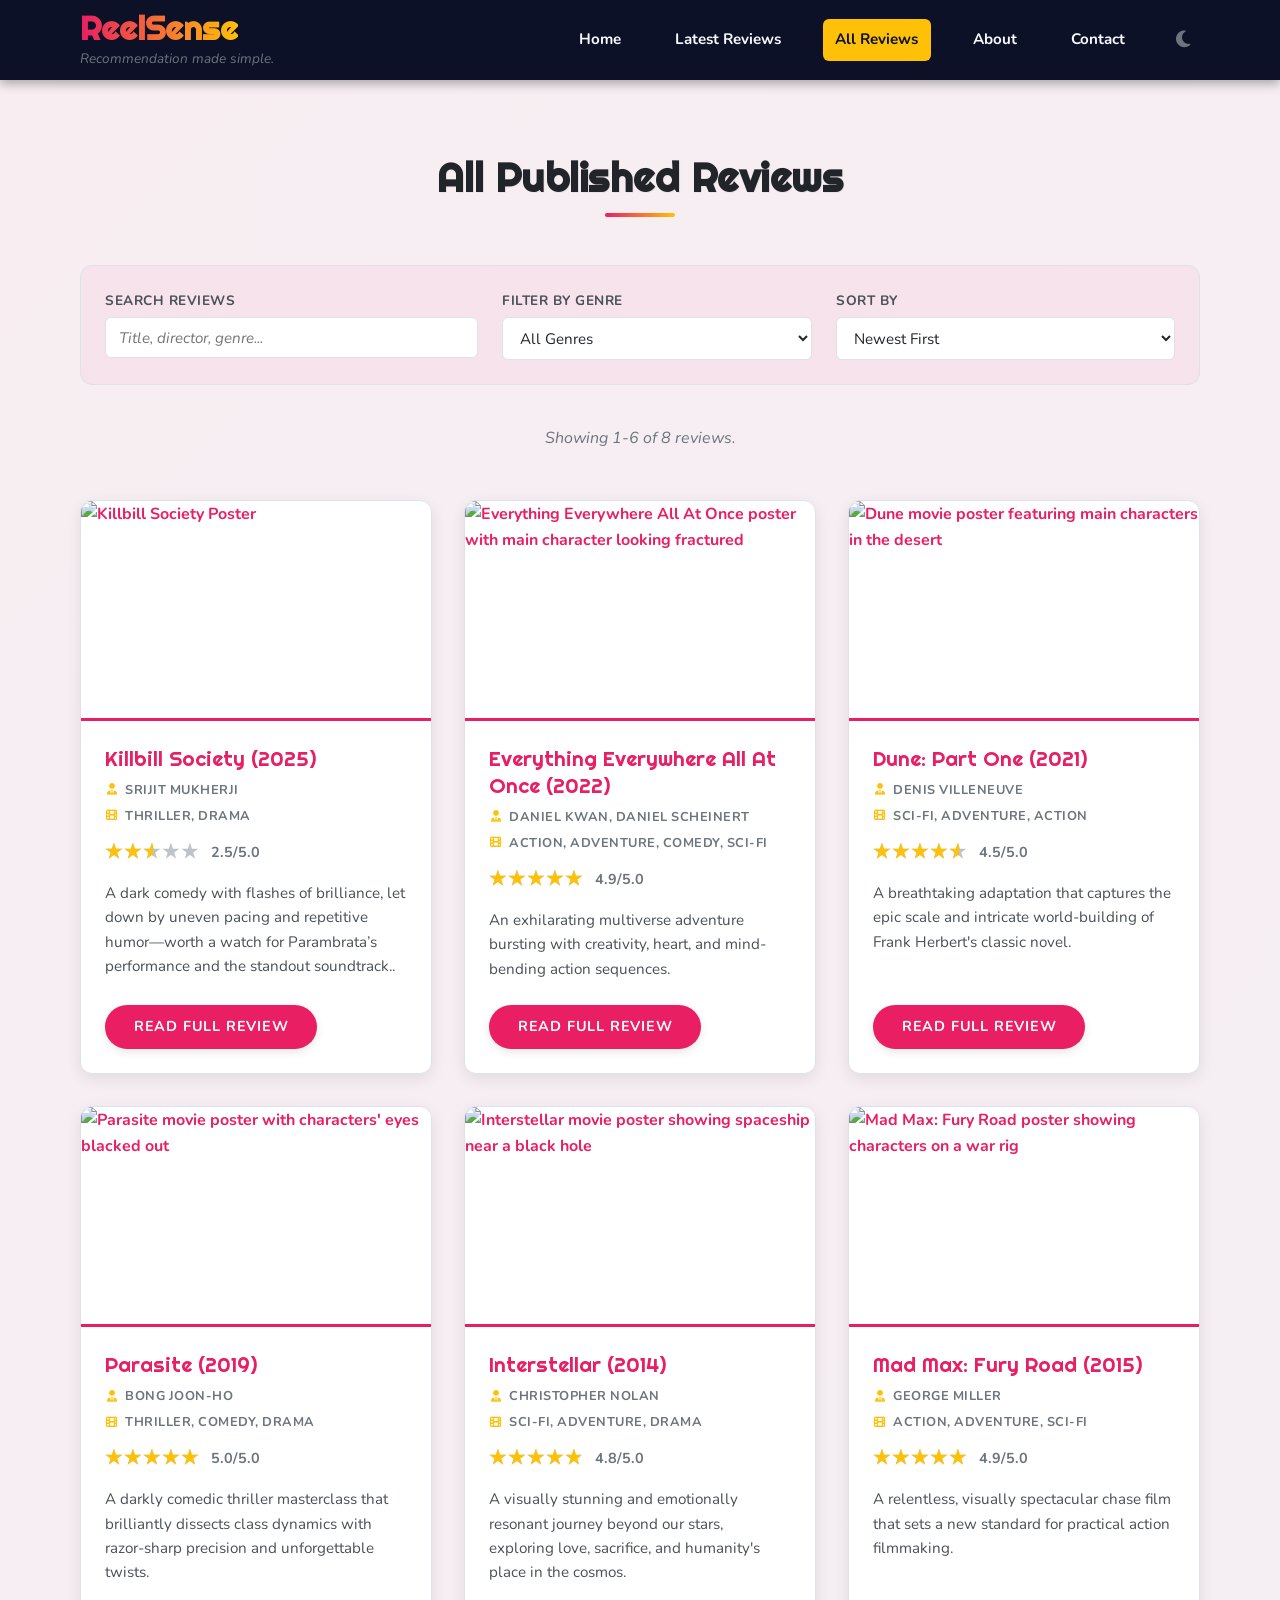
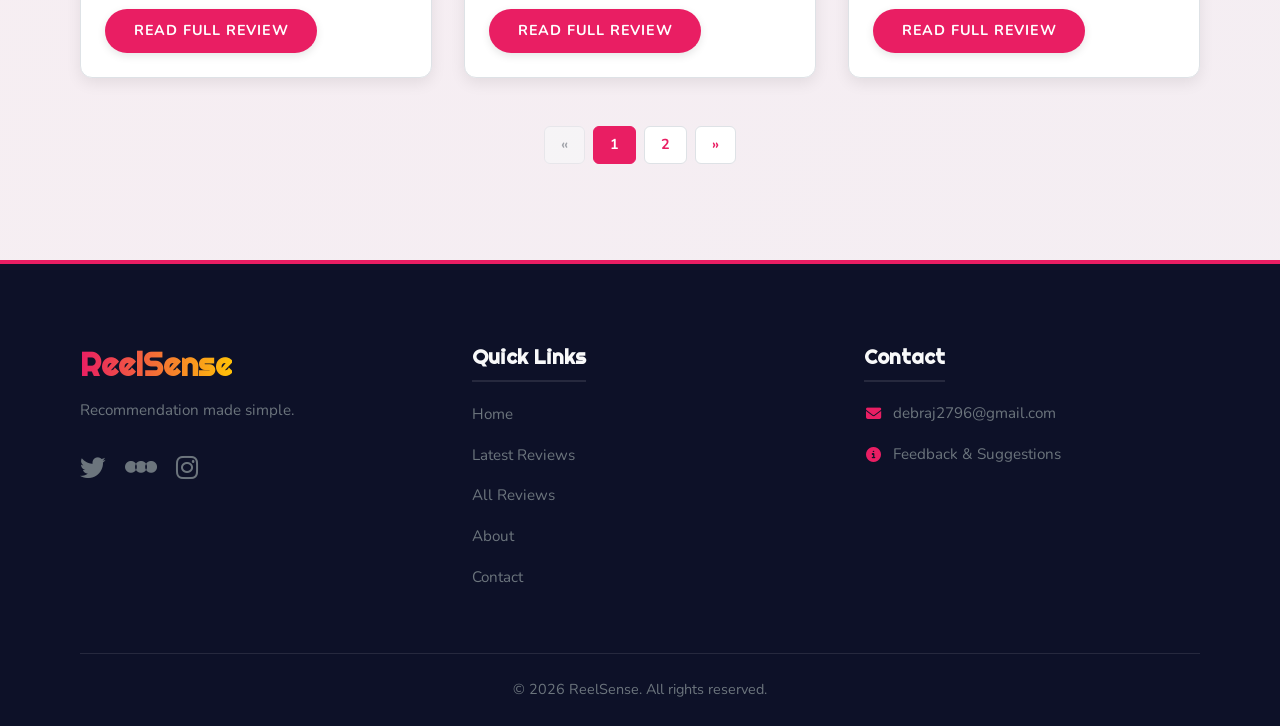
==== commit f9e1b8e7: "Add files via upload" ====
--- a/all-reviews.html
+++ b/all-reviews.html
@@ -50,7 +50,7 @@
             <div class="header-content">
                 <div class="logo">
                     <a href="index.html" aria-label="ReelSense Home"><h1>ReelSense</h1></a>
-                    <p class="tagline">Your guide through the world of cinema.</p>
+                    <p class="tagline">Recommendation made simple.</p>
                 </div>
                 <button type="button" class="mobile-menu-toggle" aria-label="Toggle Menu" aria-expanded="false" aria-controls="main-nav-list">
                     <i class="fas fa-bars" aria-hidden="true"></i>
